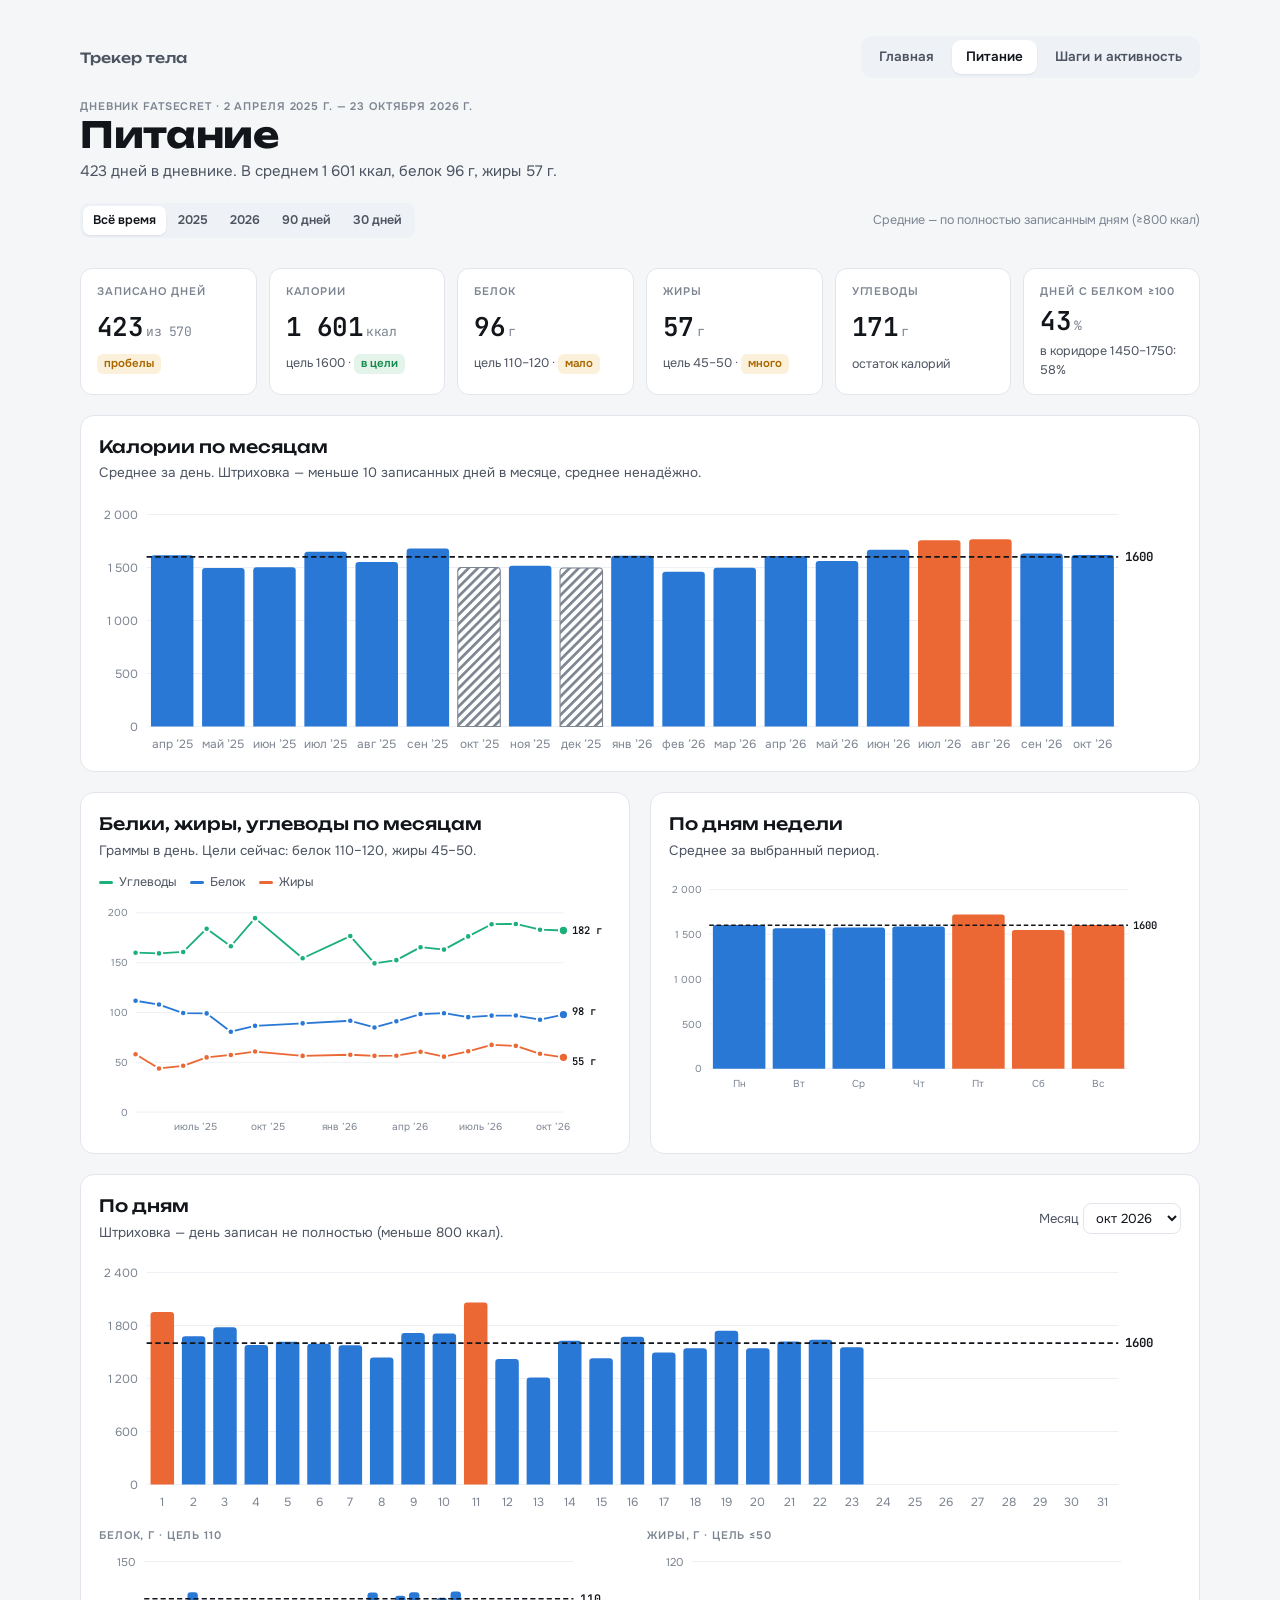
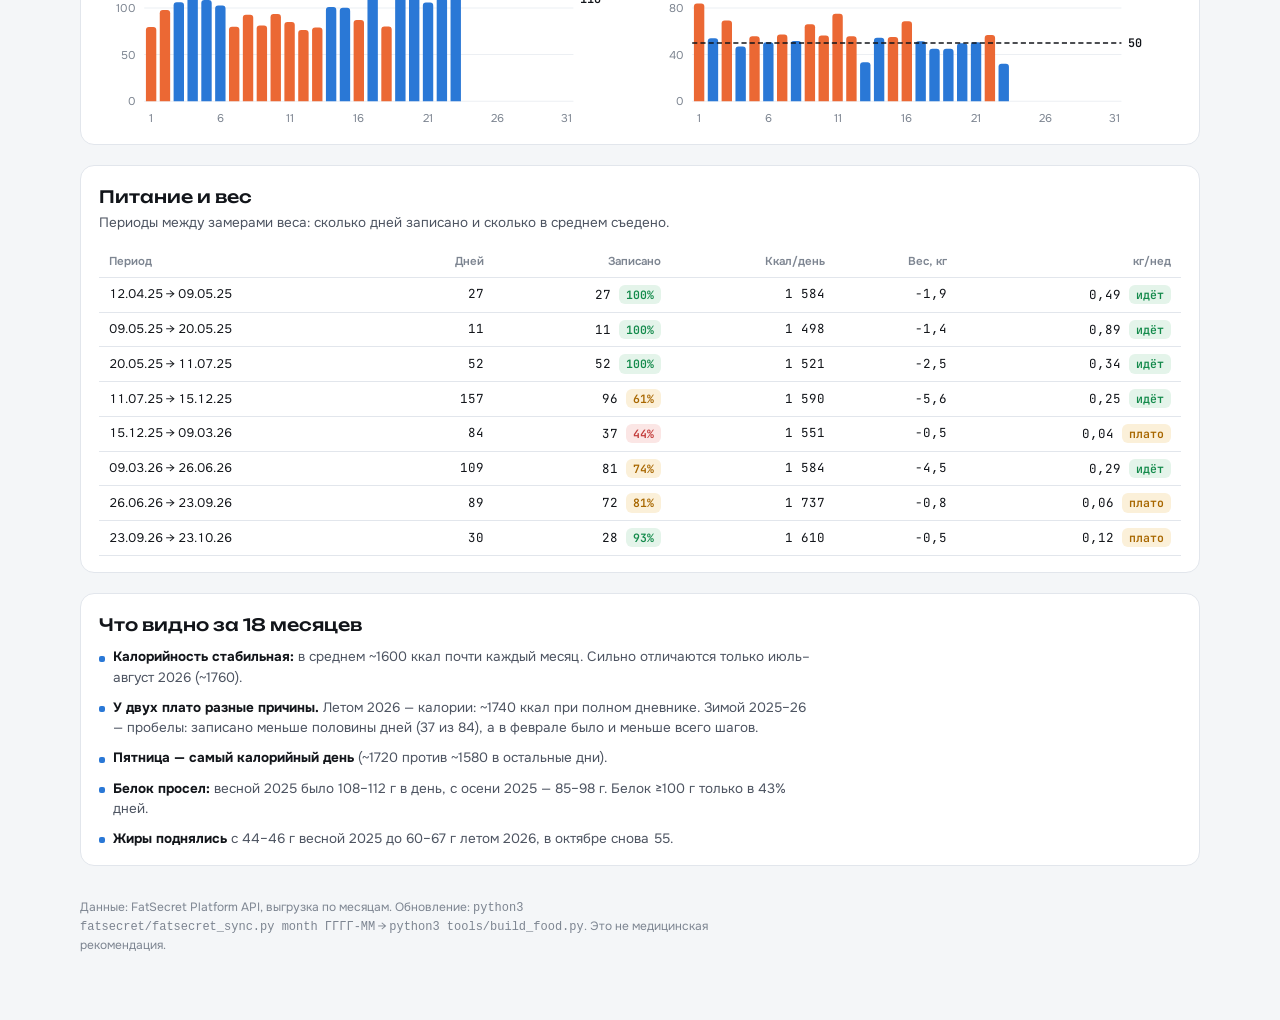
==== food.html @ a16bfd56 "Split site into tabs: main dashboard, nutrition, steps & activity - food.html: 18 months of FatSecre" ====
<!doctype html>
<html lang="ru">
<head>
<meta charset="utf-8">
<meta name="viewport" content="width=device-width, initial-scale=1">
<title>Питание · Трекер тела Кати</title>
<meta name="description" content="Дневник питания FatSecret с апреля 2025: калории, БЖУ, дни недели и связь с весом.">
<link rel="icon" href="data:image/svg+xml,%3Csvg xmlns=%22http://www.w3.org/2000/svg%22 viewBox=%220 0 32 32%22%3E%3Crect width=%2232%22 height=%2232%22 rx=%227%22 fill=%22%232a78d6%22/%3E%3Cpath d=%22M7 22l6-6 4 4 8-9%22 stroke=%22white%22 stroke-width=%223%22 fill=%22none%22 stroke-linecap=%22round%22 stroke-linejoin=%22round%22/%3E%3C/svg%3E">
<link rel="preconnect" href="https://fonts.googleapis.com">
<link rel="stylesheet" href="https://fonts.googleapis.com/css2?family=Unbounded:wght@500;700&family=Onest:wght@400;500;600&family=JetBrains+Mono:wght@400;600&display=swap">
<link rel="stylesheet" href="assets/style.css">
</head>
<body>
<div class="wrap">
  <div class="topbar">
    <a class="brand" href="./">Трекер тела</a>
    <nav class="tabs" aria-label="Разделы"><a href="./">Главная</a><a href="food.html" aria-current="page">Питание</a><a href="steps.html">Шаги и активность</a></nav>
  </div>

  <header>
    <div class="eyebrow">Дневник FatSecret · <span id="range"></span></div>
    <h1>Питание</h1>
    <p class="sub" id="lead"></p>
  </header>

  <div class="ctl">
    <div class="seg" role="group" aria-label="Период" id="period">
      <button type="button" data-p="all" aria-pressed="true">Всё время</button>
      <button type="button" data-p="2025" aria-pressed="false">2025</button>
      <button type="button" data-p="2026" aria-pressed="false">2026</button>
      <button type="button" data-p="90" aria-pressed="false">90 дней</button>
      <button type="button" data-p="30" aria-pressed="false">30 дней</button>
    </div>
    <span class="note" style="margin:0;font-size:12.5px;color:var(--ink3)">Средние — по полностью записанным дням (≥800 ккал)</span>
  </div>

  <section class="kpis" id="kpis" aria-label="Итоги периода"></section>

  <section class="panel">
    <h2>Калории по месяцам</h2>
    <p class="note">Среднее за день. Штриховка — меньше 10 записанных дней в месяце, среднее ненадёжно.</p>
    <div class="chart" id="cMonth"></div>
  </section>

  <div class="grid2">
    <section class="panel">
      <h2>Белки, жиры, углеводы по месяцам</h2>
      <p class="note">Граммы в день. Цели сейчас: белок 110–120, жиры 45–50.</p>
      <div class="chart" id="cMacro"></div>
    </section>
    <section class="panel">
      <h2>По дням недели</h2>
      <p class="note">Среднее за выбранный период.</p>
      <div class="chart" id="cWeek"></div>
    </section>
  </div>

  <section class="panel">
    <div class="ctl">
      <div><h2>По дням</h2><p class="note" style="margin:0">Штриховка — день записан не полностью (меньше 800 ккал).</p></div>
      <label style="font-size:13px;color:var(--ink2)">Месяц <select id="monthSel"></select></label>
    </div>
    <div class="chart" id="cDays"></div>
    <div class="grid2" style="margin-top:14px;gap:14px">
      <div><div class="eyebrow">Белок, г · цель 110</div><div class="chart" id="cDayP"></div></div>
      <div><div class="eyebrow">Жиры, г · цель ≤50</div><div class="chart" id="cDayF"></div></div>
    </div>
  </section>

  <section class="panel">
    <h2>Питание и вес</h2>
    <p class="note">Периоды между замерами веса: сколько дней записано и сколько в среднем съедено.</p>
    <div class="tbl" id="tWeight"></div>
  </section>

  <section class="panel">
    <h2>Что видно за 18 месяцев</h2>
    <ul class="insights" style="margin-top:10px">
      <li><b>Калорийность стабильная:</b> в среднем ~1600 ккал почти каждый месяц. Сильно отличаются только июль–август 2026 (~1760).</li>
      <li><b>У двух плато разные причины.</b> Летом 2026 — калории: ~1740 ккал при полном дневнике. Зимой 2025–26 — пробелы: записано меньше половины дней (37 из 84), а в феврале было и меньше всего шагов.</li>
      <li><b>Пятница — самый калорийный день</b> (~1720 против ~1580 в остальные дни).</li>
      <li><b>Белок просел:</b> весной 2025 было 108–112 г в день, с осени 2025 — 85–98 г. Белок ≥100 г только в 43% дней.</li>
      <li><b>Жиры поднялись</b> с 44–46 г весной 2025 до 60–67 г летом 2026, в октябре снова 55.</li>
    </ul>
  </section>

  <p class="foot">Данные: FatSecret Platform API, выгрузка по месяцам. Обновление: <code>python3 fatsecret/fatsecret_sync.py month ГГГГ-ММ</code> → <code>python3 tools/build_food.py</code>. Это не медицинская рекомендация.</p>
</div>

<script src="data/food.js"></script>
<script src="assets/charts.js"></script>
<script>
(function(){
const ALL=window.FOOD.map(r=>({d:r[0],k:r[1],p:r[2],f:r[3],c:r[4],ok:r[1]>=800}));
const last=ALL[ALL.length-1].d, first=ALL[0].d;
const iso=d=>d.toISOString().slice(0,10);
const toD=s=>new Date(s+'T12:00:00');
const ruDate=s=>toD(s).toLocaleDateString('ru-RU',{day:'numeric',month:'long',year:'numeric'});
document.getElementById('range').textContent=`${ruDate(first)} — ${ruDate(last)}`;
const okAll=ALL.filter(r=>r.ok);
document.getElementById('lead').textContent=`${ALL.length} дней в дневнике. В среднем ${num(avg(okAll.map(r=>r.k)),0)} ккал, белок ${num(avg(okAll.map(r=>r.p)),0)} г, жиры ${num(avg(okAll.map(r=>r.f)),0)} г.`;

// --- месяцы
const byM={};ALL.forEach(r=>{(byM[r.d.slice(0,7)]=byM[r.d.slice(0,7)]||[]).push(r)});
const months=Object.keys(byM).sort();
const mStats=months.map(m=>{const ok=byM[m].filter(r=>r.ok);return{m,n:ok.length,k:avg(ok.map(r=>r.k)),p:avg(ok.map(r=>r.p)),f:avg(ok.map(r=>r.f)),c:avg(ok.map(r=>r.c))}});
bars('cMonth',mStats.map(s=>({v:s.k,label:mlabel(s.m),inc:s.n<10,color:s.k>1700?'--s2':'--s1',tip:`${mlabel(s.m)} · <b>${num(s.k,0)} ккал</b><br>${s.n} дн. записано<br>Б ${num(s.p,0)} · Ж ${num(s.f,0)} · У ${num(s.c,0)} г`})),
  {y0:0,y1:2000,step:500,goal:1600,goalLbl:'1600',labelEvery:innerWidth<700?3:1,aria:'Средние калории по месяцам'});

const mid=m=>new Date(+m.slice(0,4),+m.slice(5,7)-1,15);
const good=mStats.filter(s=>s.n>=10);
lineChart('cMacro',[
  {name:'Углеводы',c:'--s3',pts:good.map(s=>({d:mid(s.m),v:s.c})),unit:' г',p:0},
  {name:'Белок',c:'--s1',pts:good.map(s=>({d:mid(s.m),v:s.p})),unit:' г',p:0,dy:-4},
  {name:'Жиры',c:'--s2',pts:good.map(s=>({d:mid(s.m),v:s.f})),unit:' г',p:0,dy:4}
],{y0:0,y1:200,step:50,r:52,aria:'Белки, жиры, углеводы по месяцам (месяцы с 10+ записанными днями)'});

// --- период
let P='all';
function inPeriod(r){
  if(P==='all')return true;
  if(P==='2025'||P==='2026')return r.d.startsWith(P);
  const n=+P;const from=new Date(toD(last));from.setDate(from.getDate()-n+1);return r.d>=iso(from);
}
function calDays(rows){if(!rows.length)return 0;
  if(P==='30'||P==='90')return +P;
  const a=P==='2025'?'2025-04-01':P==='2026'?'2026-01-01':first;const b=P==='2025'?'2025-12-31':last;
  return Math.round((toD(b)-toD(a))/864e5)+1}
function kpi(label,val,unit,sub){return `<div class="kpi"><span class="eyebrow">${label}</span><span class="v">${val}<small>${unit}</small></span><span class="d">${sub}</span></div>`}
function render(){
  const rows=ALL.filter(inPeriod),ok=rows.filter(r=>r.ok),cd=calDays(rows);
  const k=avg(ok.map(r=>r.k)),p=avg(ok.map(r=>r.p)),f=avg(ok.map(r=>r.f)),c=avg(ok.map(r=>r.c));
  const pp=ok.filter(r=>r.p>=100).length/Math.max(ok.length,1)*100, inr=ok.filter(r=>r.k>=1450&&r.k<=1750).length/Math.max(ok.length,1)*100;
  const pill=(cls,t)=>`<span class="pill ${cls}">${t}</span>`;
  document.getElementById('kpis').innerHTML=
    kpi('Записано дней',rows.length,`из ${cd}`,rows.length/cd>=.85?pill('good','почти всё'):rows.length/cd>=.6?pill('warn','пробелы'):pill('bad','мало данных'))+
    kpi('Калории',num(k,0),'ккал',`цель 1600 · ${Math.abs(k-1600)<=60?pill('good','в цели'):pill('warn',(k>1600?'+':'')+num(k-1600,0))}`)+
    kpi('Белок',num(p,0),'г',`цель 110–120 · ${p>=105?pill('good','ок'):pill('warn','мало')}`)+
    kpi('Жиры',num(f,0),'г',`цель 45–50 · ${f<=52?pill('good','ок'):pill('warn','много')}`)+
    kpi('Углеводы',num(c,0),'г','остаток калорий')+
    kpi('Дней с белком ≥100',num(pp,0),'%',`в коридоре 1450–1750: ${num(inr,0)}%`);
  const wd=[0,1,2,3,4,5,6].map(i=>ok.filter(r=>wday(r.d)===i).map(r=>r.k));
  bars('cWeek',wd.map((a,i)=>({v:avg(a),label:WD[i],color:i>=4?'--s2':'--s1',tip:`${WD[i]} · <b>${num(avg(a),0)} ккал</b><br>${a.length} дн.`})),
    {w:560,h:240,y0:0,y1:2000,step:500,goal:1600,goalLbl:'1600',aria:'Калории по дням недели'});
}
document.querySelectorAll('#period button').forEach(b=>b.addEventListener('click',()=>{
  P=b.dataset.p;document.querySelectorAll('#period button').forEach(x=>x.setAttribute('aria-pressed',x===b));render();try{localStorage.setItem('food-period',P)}catch(e){}
}));
try{const s=localStorage.getItem('food-period');const b=s&&document.querySelector(`#period button[data-p="${s}"]`);if(b){P=s;document.querySelectorAll('#period button').forEach(x=>x.setAttribute('aria-pressed',x===b))}}catch(e){}
render();

// --- по дням
const sel=document.getElementById('monthSel');
sel.innerHTML=months.slice().reverse().map(m=>`<option value="${m}">${MONTHS[+m.slice(5,7)-1]} ${m.slice(0,4)}</option>`).join('');
function renderDays(){
  const m=sel.value;const y=+m.slice(0,4),mo=+m.slice(5,7);const nd=new Date(y,mo,0).getDate();
  const map={};(byM[m]||[]).forEach(r=>map[r.d]=r);
  const days=[...Array(nd)].map((_,i)=>{const d=`${m}-${String(i+1).padStart(2,'0')}`;return map[d]||{d,k:0,p:0,f:0,c:0,ok:false,none:true}});
  const lab=(r,i)=>String(i+1);const ev=innerWidth<700?3:1;
  bars('cDays',days.map((r,i)=>({v:r.k,label:lab(r,i),inc:!r.ok&&!r.none,color:r.k>1800?'--s2':'--s1',tip:r.none?`${i+1} · нет записи`:`${toD(r.d).toLocaleDateString('ru-RU',{day:'numeric',month:'short',weekday:'short'})} · <b>${num(r.k,0)} ккал</b><br>Б ${num(r.p,0)} · Ж ${num(r.f,0)} · У ${num(r.c,0)} г${r.ok?'':'<br>записан не полностью'}`})),
    {y0:0,y1:2400,step:600,goal:1600,goalLbl:'1600',labelEvery:ev,aria:'Калории по дням'});
  bars('cDayP',days.map((r,i)=>({v:r.p,label:String(i+1),color:r.p<100?'--s2':'--s1',inc:!r.ok&&!r.none,tip:r.none?'нет записи':`${i+1} · <b>${num(r.p,0)} г белка</b>`})),
    {w:520,h:180,y0:0,y1:150,step:50,goal:110,goalLbl:'110',labelEvery:5,aria:'Белок по дням'});
  bars('cDayF',days.map((r,i)=>({v:r.f,label:String(i+1),color:r.f>55?'--s2':'--s1',inc:!r.ok&&!r.none,tip:r.none?'нет записи':`${i+1} · <b>${num(r.f,0)} г жиров</b>`})),
    {w:520,h:180,y0:0,y1:120,step:40,goal:50,goalLbl:'50',labelEvery:5,aria:'Жиры по дням'});
}
sel.addEventListener('change',renderDays);renderDays();

// --- питание и вес
const W=[['2025-04-12',75.9],['2025-05-09',74.0],['2025-05-20',72.6],['2025-07-11',70.1],['2025-12-15',64.5],['2026-03-09',64.0],['2026-06-26',59.5],['2026-09-23',58.7],['2026-10-23',58.2]];
const fd=s=>toD(s).toLocaleDateString('ru-RU',{day:'2-digit',month:'2-digit',year:'2-digit'});
const tr=W.slice(1).map((w,i)=>{const a=W[i][0],b=w[0],days=Math.round((toD(b)-toD(a))/864e5);const seg=ALL.filter(r=>r.d>=a&&r.d<b&&r.ok);
  const rate=(W[i][1]-w[1])/days*7;const cov=seg.length/days;
  return `<tr><td>${fd(a)} → ${fd(b)}</td><td>${days}</td><td>${seg.length} <span class="pill ${cov>=.85?'good':cov>=.6?'warn':'bad'}">${num(cov*100,0)}%</span></td><td>${seg.length?num(avg(seg.map(r=>r.k)),0):'—'}</td><td>${num(-(W[i][1]-w[1]),1)}</td><td>${num(rate,2)} <span class="pill ${rate>=.2?'good':'warn'}">${rate>=.2?'идёт':'плато'}</span></td></tr>`}).join('');
document.getElementById('tWeight').innerHTML=`<table><thead><tr><th>Период</th><th>Дней</th><th>Записано</th><th>Ккал/день</th><th>Вес, кг</th><th>кг/нед</th></tr></thead><tbody>${tr}</tbody></table>`;
})();
</script>
</body>
</html>
---- assets/style.css ----
/* Общие стили трекера */
:root{
  --bg:#f4f6f8; --panel:#ffffff; --ink:#12151a; --ink2:#4d5461; --ink3:#7d8591;
  --line:#e2e6ec; --grid:#eceff3;
  --s1:#2a78d6; --s2:#eb6834; --s3:#1baf7a;
  --lean:#2a78d6; --fat:#eb6834;
  --good:#138a4b; --goodbg:#e4f4ea; --warn:#a86700; --warnbg:#fbf0d9; --bad:#c23b3a; --badbg:#fbe6e5;
  --chip:#eef1f5;
  --display:"Unbounded",system-ui,sans-serif; --body:"Onest",system-ui,-apple-system,sans-serif; --mono:"JetBrains Mono",ui-monospace,monospace;
}
@media (prefers-color-scheme:dark){:root:not([data-theme="light"]){
  color-scheme:dark;--bg:#121418;--panel:#1b1e24;--ink:#f2f4f7;--ink2:#b9c0cb;--ink3:#8a929e;--line:#2c313a;--grid:#262a32;
  --s1:#3987e5;--s2:#d95926;--s3:#199e70;--lean:#3987e5;--fat:#d95926;
  --good:#4cc47f;--goodbg:#173323;--warn:#e0a53a;--warnbg:#382a10;--bad:#ef7473;--badbg:#3a1a1a;--chip:#252a31;}}
:root[data-theme="dark"]{
  color-scheme:dark;--bg:#121418;--panel:#1b1e24;--ink:#f2f4f7;--ink2:#b9c0cb;--ink3:#8a929e;--line:#2c313a;--grid:#262a32;
  --s1:#3987e5;--s2:#d95926;--s3:#199e70;--lean:#3987e5;--fat:#d95926;
  --good:#4cc47f;--goodbg:#173323;--warn:#e0a53a;--warnbg:#382a10;--bad:#ef7473;--badbg:#3a1a1a;--chip:#252a31;}
*{box-sizing:border-box}
body{background:var(--bg);color:var(--ink);font-family:var(--body);font-size:15px;line-height:1.5;padding:28px 16px 48px}
.wrap{max-width:1120px;margin:0 auto;display:grid;gap:20px}
h1{font-family:var(--display);font-weight:700;font-size:clamp(24px,4vw,36px);line-height:1.1;margin:0;text-wrap:balance;letter-spacing:-.01em}
h2{font-family:var(--display);font-weight:500;font-size:17px;margin:0 0 4px;text-wrap:balance}
.sub{color:var(--ink2);margin:6px 0 0;max-width:70ch}
.eyebrow{font-size:11px;letter-spacing:.08em;text-transform:uppercase;color:var(--ink3);font-weight:600}
.head{display:flex;flex-wrap:wrap;justify-content:space-between;align-items:flex-end;gap:16px}
.chips{display:flex;flex-wrap:wrap;gap:6px}
.chip{background:var(--chip);border-radius:999px;padding:4px 10px;font-size:12.5px;color:var(--ink2)}
.chip b{color:var(--ink);font-weight:600}
.kpis{display:grid;grid-template-columns:repeat(auto-fit,minmax(160px,1fr));gap:12px}
.kpi{background:var(--panel);border:1px solid var(--line);border-radius:12px;padding:14px 16px;display:grid;gap:2px}
.kpi .v{font-family:var(--mono);font-size:26px;font-weight:600;font-variant-numeric:tabular-nums;letter-spacing:-.02em}
.kpi .v small{font-size:13px;color:var(--ink3);font-weight:400;margin-left:3px}
.kpi .d{font-size:12.5px;color:var(--ink2)}
.pill{display:inline-block;font-size:11.5px;font-weight:600;border-radius:6px;padding:1px 7px}
.pill.good{color:var(--good);background:var(--goodbg)} .pill.warn{color:var(--warn);background:var(--warnbg)} .pill.bad{color:var(--bad);background:var(--badbg)}
.panel{background:var(--panel);border:1px solid var(--line);border-radius:14px;padding:18px 18px 16px;min-width:0}
.panel .note{color:var(--ink2);font-size:13.5px;margin:2px 0 12px;max-width:72ch}
.grid2{display:grid;grid-template-columns:repeat(auto-fit,minmax(min(100%,460px),1fr));gap:20px}
.chart{position:relative;width:100%}
.chart svg{display:block;width:100%;height:auto;overflow:visible}
.chart text{font-family:var(--body);font-size:11px;fill:var(--ink3)}
.chart .lbl{fill:var(--ink);font-family:var(--mono);font-size:11.5px;font-weight:600}
.tip{position:absolute;pointer-events:none;background:var(--ink);color:var(--bg);font-size:12px;padding:6px 9px;border-radius:7px;white-space:nowrap;transform:translate(-50%,-110%);opacity:0;transition:opacity .12s;z-index:3;font-variant-numeric:tabular-nums}
.tip.on{opacity:1}
.legend{display:flex;flex-wrap:wrap;gap:14px;font-size:12.5px;color:var(--ink2);margin-bottom:8px}
.legend i{display:inline-block;width:14px;height:3px;border-radius:2px;vertical-align:middle;margin-right:6px}
.legend i.sq{width:10px;height:10px;border-radius:3px}
/* composition bars */
.comp{display:grid;gap:12px}
.comp-row{display:grid;grid-template-columns:92px 1fr;gap:10px;align-items:center}
.comp-row .dt{font-family:var(--mono);font-size:12px;color:var(--ink2)}
.stack{display:flex;gap:2px;height:30px}
.stack div{border-radius:4px;display:flex;align-items:center;padding:0 8px;font-family:var(--mono);font-size:11.5px;color:#fff;font-weight:600;white-space:nowrap;overflow:hidden}
.stack .l{background:var(--lean)} .stack .f{background:var(--fat)}
/* delta list */
.deltas{display:grid;gap:7px}
.drow{display:grid;grid-template-columns:minmax(96px,140px) 1fr 138px;gap:10px;align-items:center;font-size:13px}
.drow .track{height:12px;background:var(--grid);border-radius:4px;position:relative}
.drow .bar{position:absolute;left:0;top:0;bottom:0;background:var(--s1);border-radius:0 4px 4px 0}
.drow .num{font-family:var(--mono);font-size:12px;text-align:right;color:var(--ink2);font-variant-numeric:tabular-nums}
.drow .num b{color:var(--ink)}
/* facts */
.facts{display:grid;grid-template-columns:repeat(auto-fit,minmax(200px,1fr));gap:0 24px}
.fact{display:flex;justify-content:space-between;gap:10px;padding:9px 0;border-bottom:1px solid var(--line);font-size:13.5px}
.fact span:last-child{font-family:var(--mono);font-size:12.5px;text-align:right}
/* energy */
.ebar{position:relative;height:44px;margin:26px 0 30px}
.ebar .axis{position:absolute;left:0;right:0;top:20px;height:4px;background:var(--grid);border-radius:2px}
.ebar .rng{position:absolute;top:12px;height:20px;border-radius:5px}
.ebar .mk{position:absolute;top:4px;bottom:4px;width:2px;background:var(--ink)}
.ebar .t{position:absolute;font-size:11.5px;color:var(--ink2);white-space:nowrap;transform:translateX(-50%)}
.macro{display:flex;gap:2px;height:26px;margin:8px 0 6px}
.macro div{border-radius:4px;color:#fff;font-size:11.5px;font-weight:600;display:flex;align-items:center;padding:0 8px;white-space:nowrap;overflow:hidden}
.recs{display:grid;grid-template-columns:repeat(auto-fit,minmax(min(100%,300px),1fr));gap:14px}
.rec{border-top:2px solid var(--ink);padding-top:10px}
.rec h3{font-size:14.5px;margin:0 0 4px;font-weight:600}
.rec p{margin:0;color:var(--ink2);font-size:13.5px}
.tbl{overflow-x:auto}
table{border-collapse:collapse;width:100%;font-size:12.5px;font-variant-numeric:tabular-nums}
th,td{padding:7px 10px;border-bottom:1px solid var(--line);text-align:right;white-space:nowrap}
th:first-child,td:first-child{text-align:left}
th{color:var(--ink3);font-weight:600;font-size:11.5px}
td{font-family:var(--mono)} td:first-child{font-family:var(--body)}
details summary{cursor:pointer;color:var(--ink2);font-size:13px}
details summary:focus-visible{outline:2px solid var(--s1);outline-offset:2px}
.prog{display:grid;grid-template-columns:repeat(auto-fit,minmax(150px,1fr));gap:12px}
.day{display:grid;gap:5px;align-content:start}
.day b{font-size:13px;font-weight:600;margin-bottom:2px}
.day span{font-size:13px;background:var(--chip);border-radius:6px;padding:4px 8px}
.day span.add{background:transparent;border:1px dashed var(--s3);color:var(--good)}
.mrow{display:grid;grid-template-columns:minmax(96px,140px) 1fr 56px;gap:10px;align-items:center;font-size:13px}
.mtrack{position:relative;height:12px}
.mtrack::before{content:"";position:absolute;left:50%;top:-3px;bottom:-3px;width:1px;background:var(--ink3)}
.mtrack div{position:absolute;top:0;bottom:0}
.srclink{display:inline-flex;align-items:center;gap:6px;font-size:13px;font-weight:600;color:var(--s1);text-decoration:none;border:1px solid var(--line);background:var(--panel);border-radius:999px;padding:5px 12px}
.srclink:hover{border-color:var(--s1)}
.srclink:focus-visible{outline:2px solid var(--s1);outline-offset:2px}
.headside{display:grid;gap:10px;justify-items:start}
.foot a{color:inherit}
.foot{color:var(--ink3);font-size:12px;max-width:80ch}

/* навигация */
.tabs{display:flex;flex-wrap:wrap;gap:4px;padding:4px;background:var(--chip);border-radius:12px;width:fit-content;max-width:100%}
.tabs a{font-size:13.5px;font-weight:600;color:var(--ink2);text-decoration:none;padding:7px 14px;border-radius:9px}
.tabs a:hover{color:var(--ink)}
.tabs a[aria-current="page"]{background:var(--panel);color:var(--ink);box-shadow:0 1px 2px rgba(0,0,0,.08)}
.tabs a:focus-visible,.seg button:focus-visible,select:focus-visible{outline:2px solid var(--s1);outline-offset:2px}
.topbar{display:flex;flex-wrap:wrap;justify-content:space-between;align-items:center;gap:12px}
.brand{font-family:var(--display);font-weight:500;font-size:14px;color:var(--ink2);text-decoration:none}
/* переключатели */
.seg{display:inline-flex;flex-wrap:wrap;gap:2px;background:var(--chip);border-radius:9px;padding:3px}
.seg button{font:inherit;font-size:12.5px;font-weight:600;border:0;background:transparent;color:var(--ink2);padding:5px 10px;border-radius:7px;cursor:pointer}
.seg button[aria-pressed="true"]{background:var(--panel);color:var(--ink);box-shadow:0 1px 2px rgba(0,0,0,.08)}
select{font:inherit;font-size:13px;color:var(--ink);background:var(--panel);border:1px solid var(--line);border-radius:8px;padding:5px 8px}
.ctl{display:flex;flex-wrap:wrap;align-items:center;justify-content:space-between;gap:10px;margin-bottom:10px}
.morelink{display:inline-flex;gap:6px;font-size:13px;font-weight:600;color:var(--s1);text-decoration:none}
.morelink:hover{text-decoration:underline}
.insights{display:grid;gap:10px;margin:0;padding:0;list-style:none}
.insights li{font-size:13.5px;color:var(--ink2);padding-left:14px;position:relative;max-width:80ch}
.insights li::before{content:"";position:absolute;left:0;top:.6em;width:6px;height:6px;border-radius:2px;background:var(--s1)}
.insights b{color:var(--ink)}
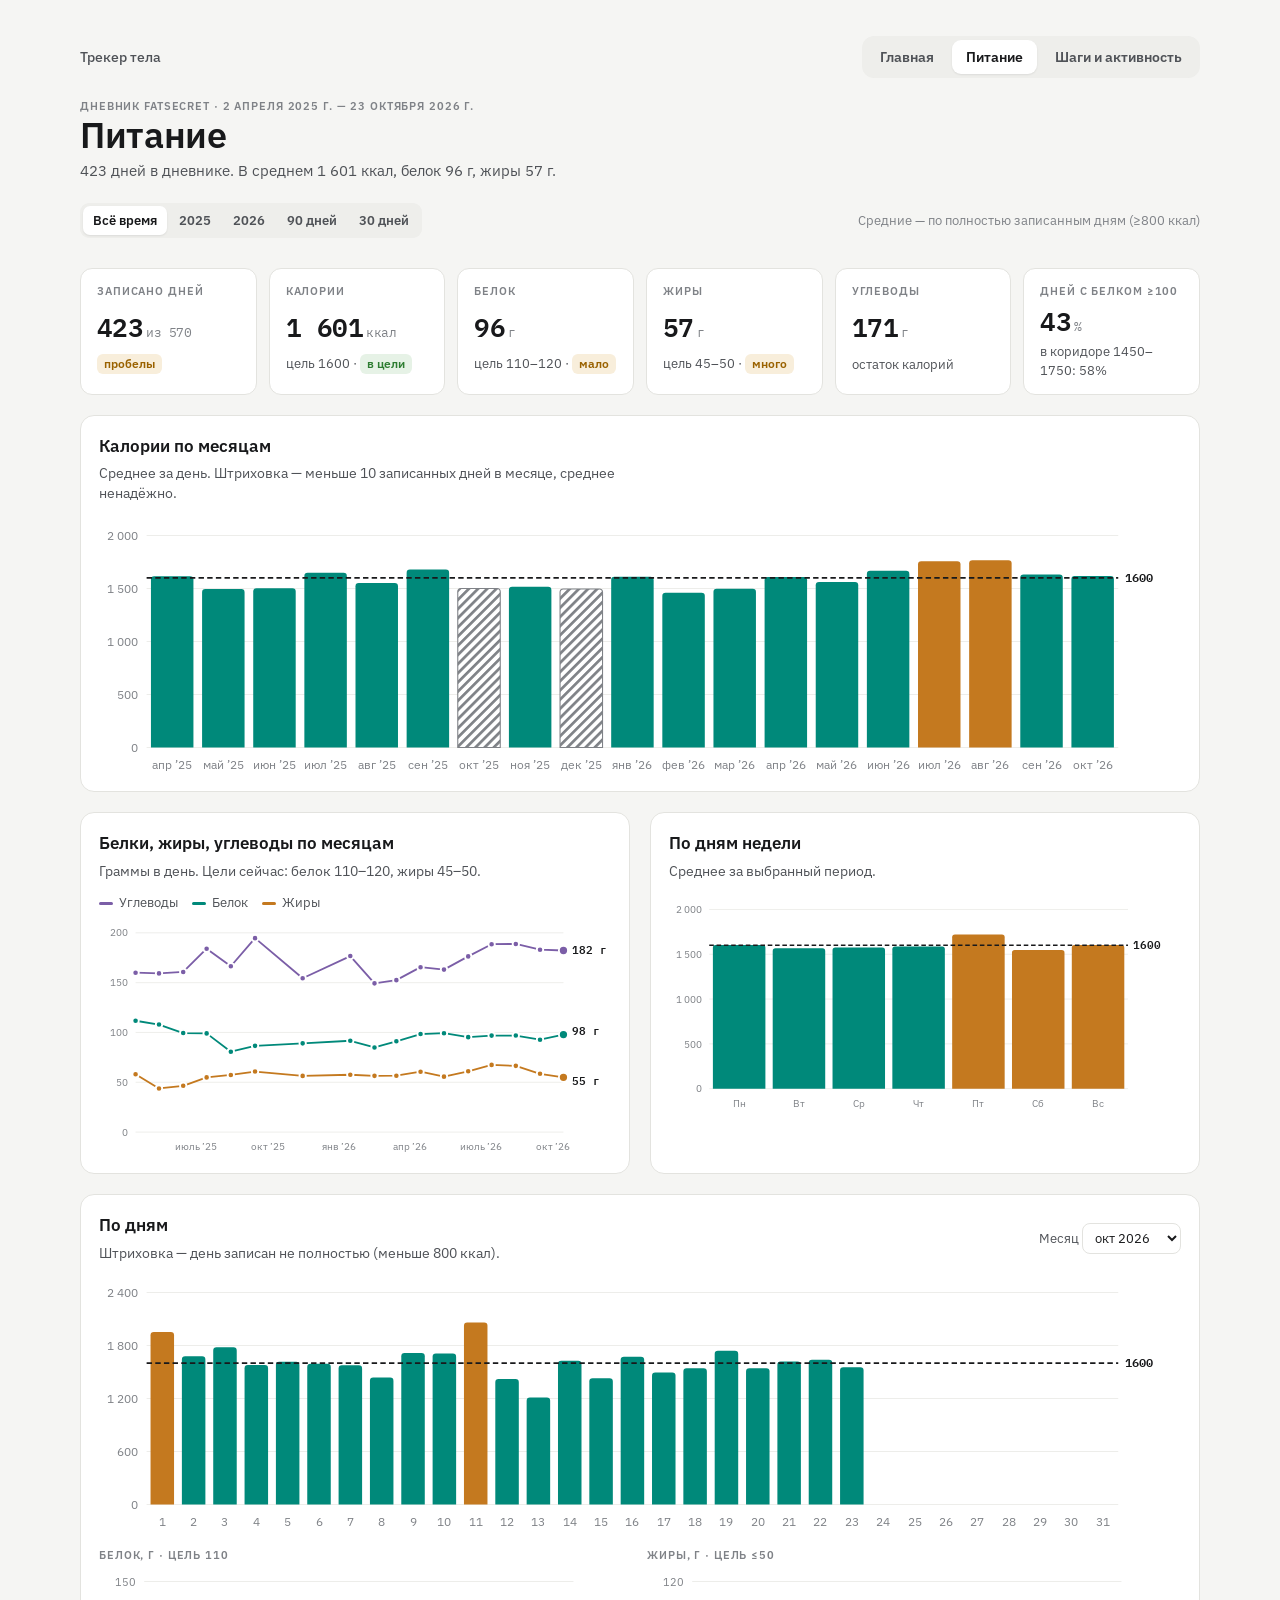
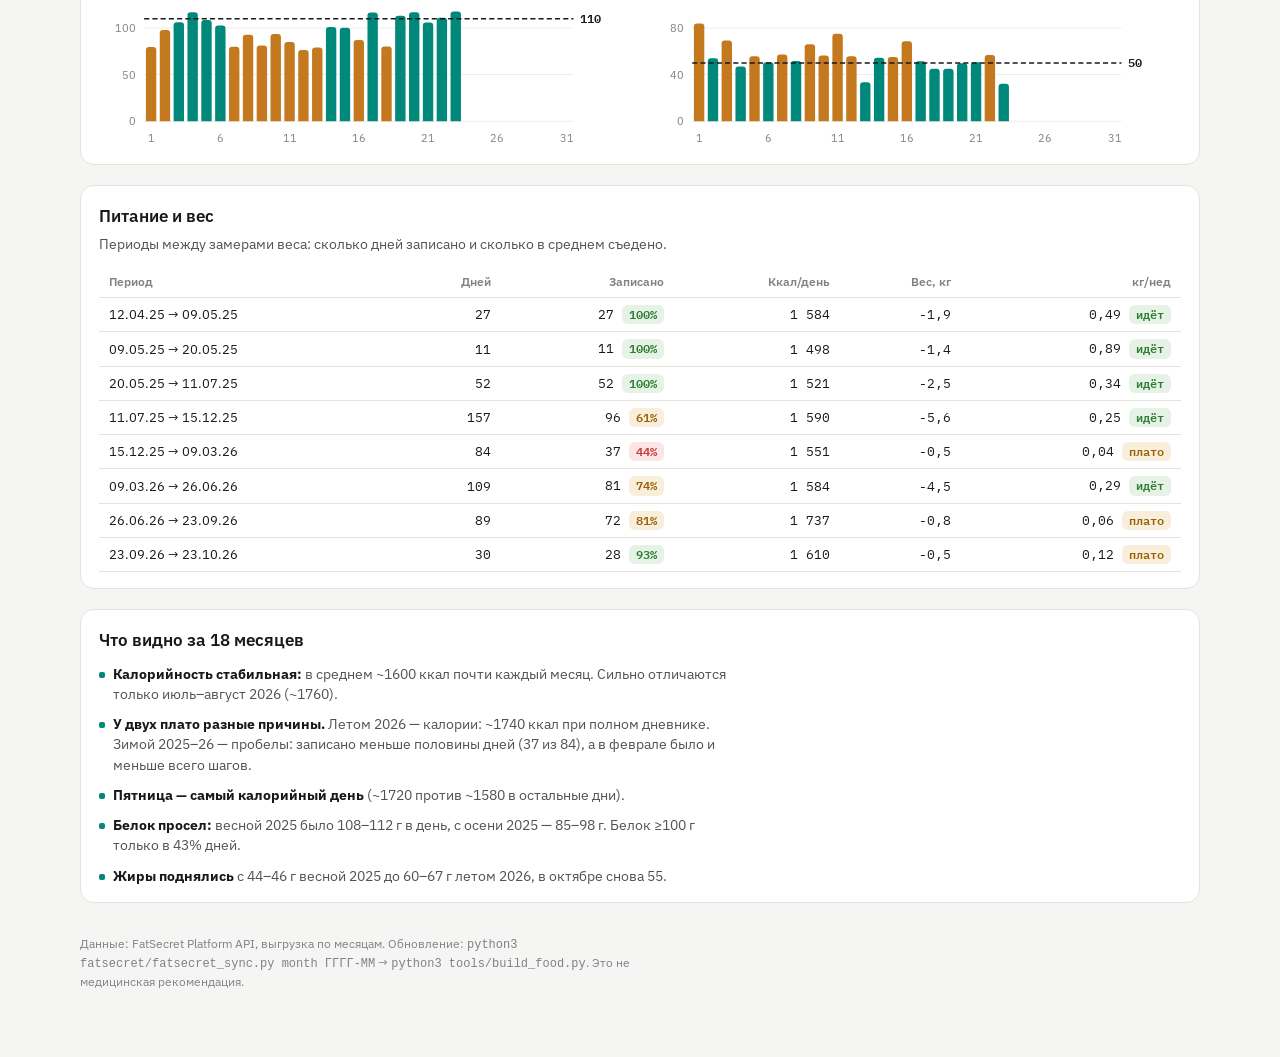
==== commit 015dd9e1: "Neutral palette (teal/amber/violet) and IBM Plex fonts Co-Authored-By: Claude Opus 5.5 <noreply@anth" ====
--- a/food.html
+++ b/food.html
@@ -5,9 +5,9 @@
 <meta name="viewport" content="width=device-width, initial-scale=1">
 <title>Питание · Трекер тела Кати</title>
 <meta name="description" content="Дневник питания FatSecret с апреля 2025: калории, БЖУ, дни недели и связь с весом.">
-<link rel="icon" href="data:image/svg+xml,%3Csvg xmlns=%22http://www.w3.org/2000/svg%22 viewBox=%220 0 32 32%22%3E%3Crect width=%2232%22 height=%2232%22 rx=%227%22 fill=%22%232a78d6%22/%3E%3Cpath d=%22M7 22l6-6 4 4 8-9%22 stroke=%22white%22 stroke-width=%223%22 fill=%22none%22 stroke-linecap=%22round%22 stroke-linejoin=%22round%22/%3E%3C/svg%3E">
+<link rel="icon" href="data:image/svg+xml,%3Csvg xmlns=%22http://www.w3.org/2000/svg%22 viewBox=%220 0 32 32%22%3E%3Crect width=%2232%22 height=%2232%22 rx=%227%22 fill=%22%2300897a%22/%3E%3Cpath d=%22M7 22l6-6 4 4 8-9%22 stroke=%22white%22 stroke-width=%223%22 fill=%22none%22 stroke-linecap=%22round%22 stroke-linejoin=%22round%22/%3E%3C/svg%3E">
 <link rel="preconnect" href="https://fonts.googleapis.com">
-<link rel="stylesheet" href="https://fonts.googleapis.com/css2?family=Unbounded:wght@500;700&family=Onest:wght@400;500;600&family=JetBrains+Mono:wght@400;600&display=swap">
+<link rel="stylesheet" href="https://fonts.googleapis.com/css2?family=IBM+Plex+Sans:wght@400;500;600;700&family=IBM+Plex+Mono:wght@400;600&display=swap">
 <link rel="stylesheet" href="assets/style.css">
 </head>
 <body>
--- a/assets/style.css
+++ b/assets/style.css
@@ -1,26 +1,26 @@
 /* Общие стили трекера */
 :root{
-  --bg:#f4f6f8; --panel:#ffffff; --ink:#12151a; --ink2:#4d5461; --ink3:#7d8591;
-  --line:#e2e6ec; --grid:#eceff3;
-  --s1:#2a78d6; --s2:#eb6834; --s3:#1baf7a;
-  --lean:#2a78d6; --fat:#eb6834;
-  --good:#138a4b; --goodbg:#e4f4ea; --warn:#a86700; --warnbg:#fbf0d9; --bad:#c23b3a; --badbg:#fbe6e5;
-  --chip:#eef1f5;
-  --display:"Unbounded",system-ui,sans-serif; --body:"Onest",system-ui,-apple-system,sans-serif; --mono:"JetBrains Mono",ui-monospace,monospace;
+  --bg:#f5f5f3; --panel:#ffffff; --ink:#18191b; --ink2:#4f5257; --ink3:#7f8287;
+  --line:#e3e3df; --grid:#ededea;
+  --s1:#00897a; --s2:#c4791f; --s3:#7b5ea7;
+  --lean:#00897a; --fat:#c4791f;
+  --good:#2e7d32; --goodbg:#e6f2e6; --warn:#9a6200; --warnbg:#f8eedb; --bad:#c23b3a; --badbg:#fbe6e5;
+  --chip:#eeeeeb;
+  --display:"IBM Plex Sans",system-ui,sans-serif; --body:"IBM Plex Sans",system-ui,-apple-system,sans-serif; --mono:"IBM Plex Mono",ui-monospace,monospace;
 }
 @media (prefers-color-scheme:dark){:root:not([data-theme="light"]){
-  color-scheme:dark;--bg:#121418;--panel:#1b1e24;--ink:#f2f4f7;--ink2:#b9c0cb;--ink3:#8a929e;--line:#2c313a;--grid:#262a32;
-  --s1:#3987e5;--s2:#d95926;--s3:#199e70;--lean:#3987e5;--fat:#d95926;
-  --good:#4cc47f;--goodbg:#173323;--warn:#e0a53a;--warnbg:#382a10;--bad:#ef7473;--badbg:#3a1a1a;--chip:#252a31;}}
+  color-scheme:dark;--bg:#141517;--panel:#1c1d20;--ink:#f1f1ef;--ink2:#b8b9bd;--ink3:#8b8d92;--line:#2d2f33;--grid:#26282b;
+  --s1:#00a08f;--s2:#c77d26;--s3:#9a7fd4;--lean:#00a08f;--fat:#c77d26;
+  --good:#6cc070;--goodbg:#1b2e1c;--warn:#e0a53a;--warnbg:#382a10;--bad:#ef7473;--badbg:#3a1a1a;--chip:#26282b;}}
 :root[data-theme="dark"]{
-  color-scheme:dark;--bg:#121418;--panel:#1b1e24;--ink:#f2f4f7;--ink2:#b9c0cb;--ink3:#8a929e;--line:#2c313a;--grid:#262a32;
-  --s1:#3987e5;--s2:#d95926;--s3:#199e70;--lean:#3987e5;--fat:#d95926;
-  --good:#4cc47f;--goodbg:#173323;--warn:#e0a53a;--warnbg:#382a10;--bad:#ef7473;--badbg:#3a1a1a;--chip:#252a31;}
+  color-scheme:dark;--bg:#141517;--panel:#1c1d20;--ink:#f1f1ef;--ink2:#b8b9bd;--ink3:#8b8d92;--line:#2d2f33;--grid:#26282b;
+  --s1:#00a08f;--s2:#c77d26;--s3:#9a7fd4;--lean:#00a08f;--fat:#c77d26;
+  --good:#6cc070;--goodbg:#1b2e1c;--warn:#e0a53a;--warnbg:#382a10;--bad:#ef7473;--badbg:#3a1a1a;--chip:#26282b;}
 *{box-sizing:border-box}
 body{background:var(--bg);color:var(--ink);font-family:var(--body);font-size:15px;line-height:1.5;padding:28px 16px 48px}
 .wrap{max-width:1120px;margin:0 auto;display:grid;gap:20px}
-h1{font-family:var(--display);font-weight:700;font-size:clamp(24px,4vw,36px);line-height:1.1;margin:0;text-wrap:balance;letter-spacing:-.01em}
-h2{font-family:var(--display);font-weight:500;font-size:17px;margin:0 0 4px;text-wrap:balance}
+h1{font-family:var(--display);font-weight:600;font-size:clamp(24px,4vw,36px);line-height:1.1;margin:0;text-wrap:balance;letter-spacing:-.01em}
+h2{font-family:var(--display);font-weight:600;font-size:17px;margin:0 0 4px;text-wrap:balance}
 .sub{color:var(--ink2);margin:6px 0 0;max-width:70ch}
 .eyebrow{font-size:11px;letter-spacing:.08em;text-transform:uppercase;color:var(--ink3);font-weight:600}
 .head{display:flex;flex-wrap:wrap;justify-content:space-between;align-items:flex-end;gap:16px}
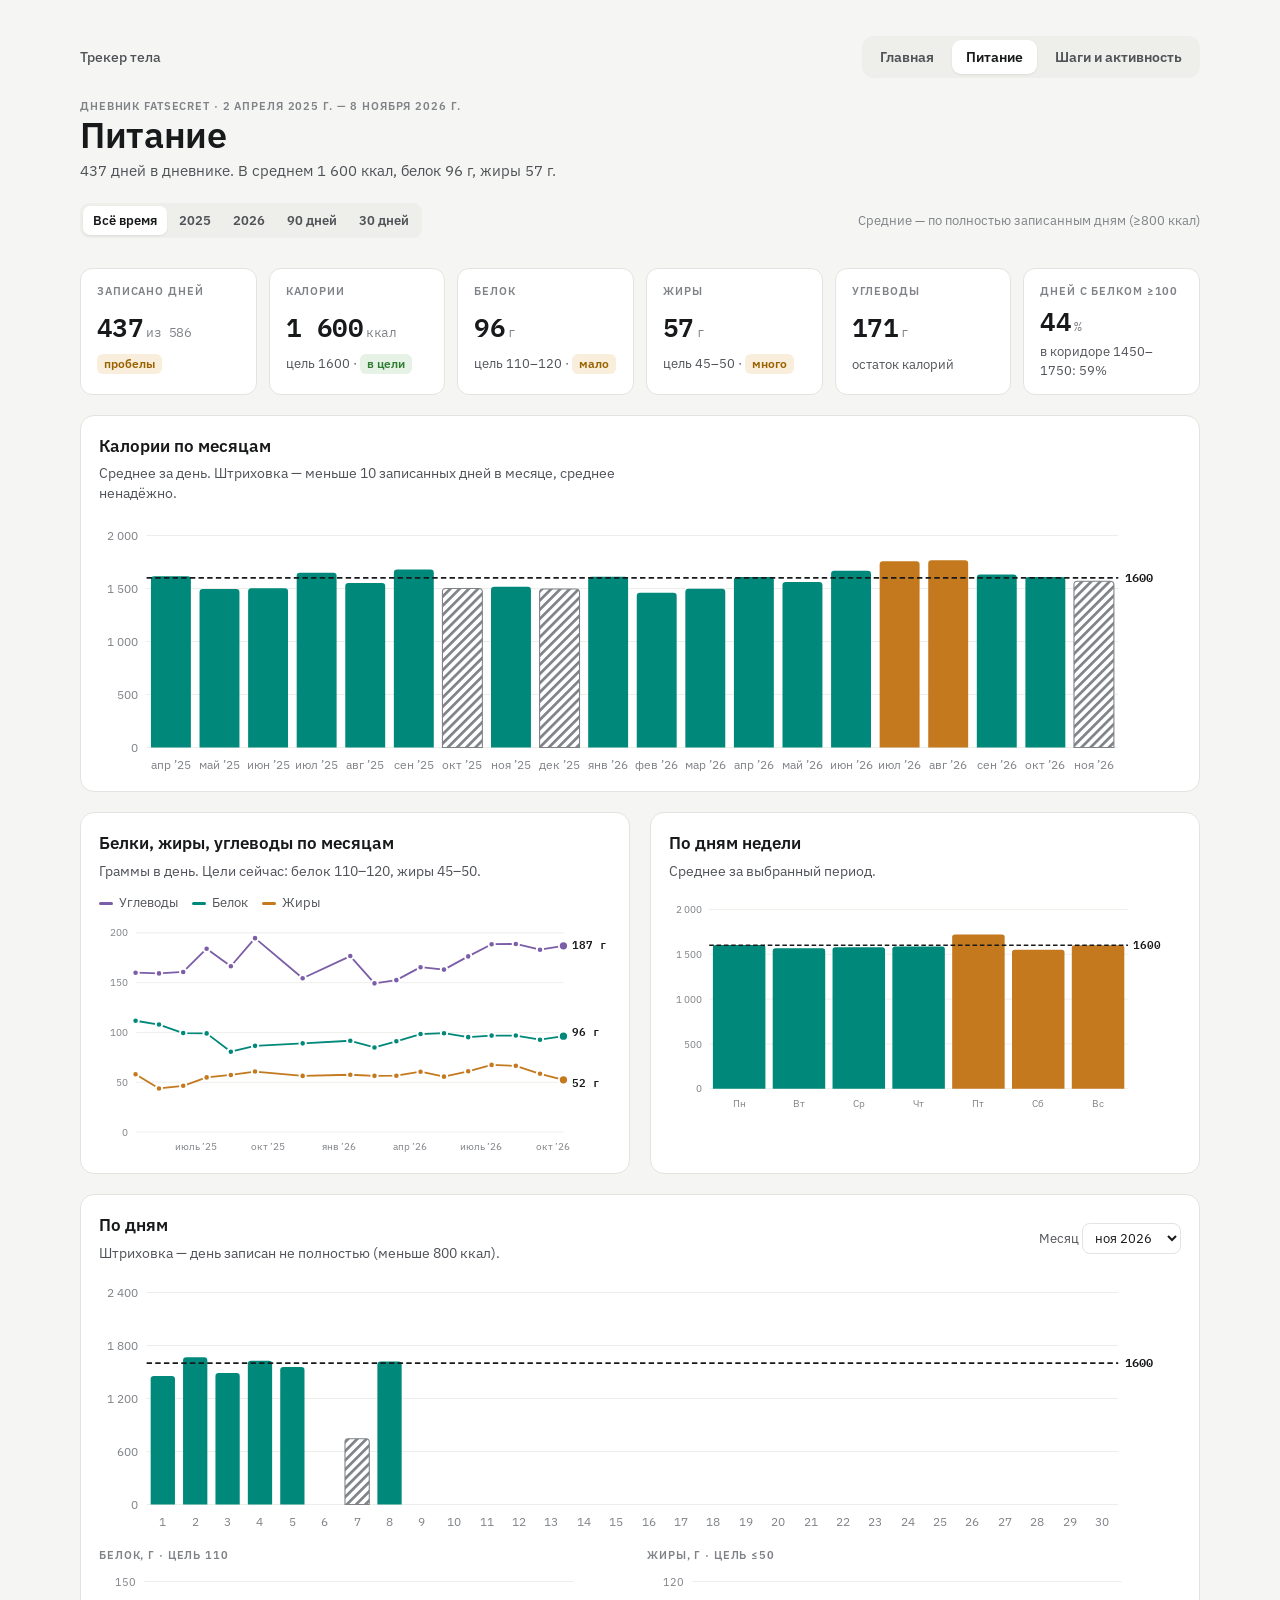
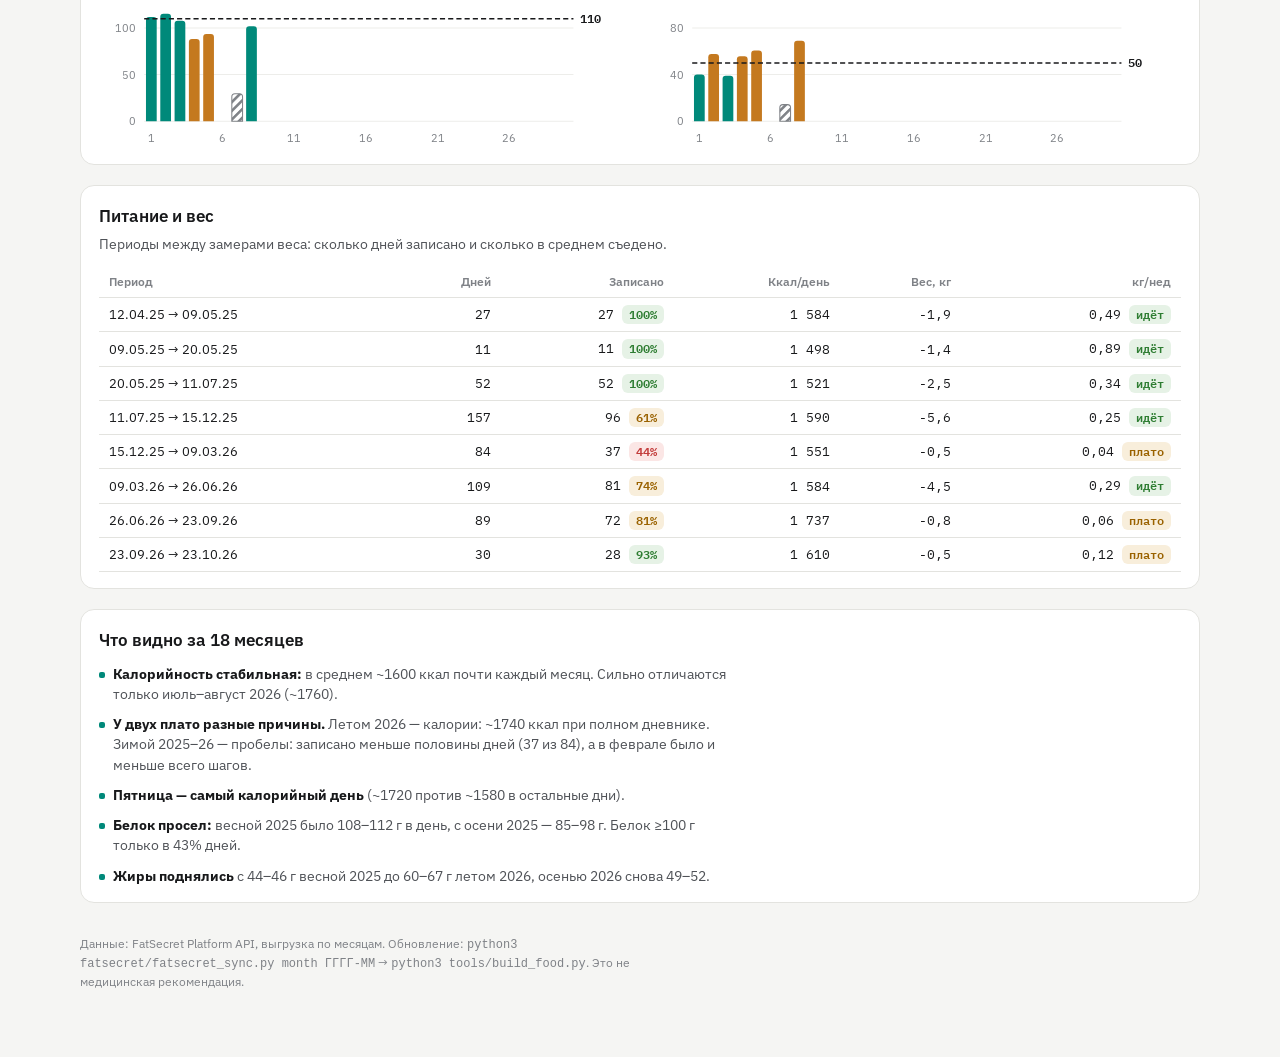
==== commit 3f5676c9: "Nutrition data through 2026-11-08 Co-Authored-By: Claude Opus 5.5 <noreply@anthropic.com> Claude-Ses" ====
--- a/food.html
+++ b/food.html
@@ -3,7 +3,7 @@
 <head>
 <meta charset="utf-8">
 <meta name="viewport" content="width=device-width, initial-scale=1">
-<title>Питание · Трекер тела Кати</title>
+<title>Питание · Трекер тела</title>
 <meta name="description" content="Дневник питания FatSecret с апреля 2025: калории, БЖУ, дни недели и связь с весом.">
 <link rel="icon" href="data:image/svg+xml,%3Csvg xmlns=%22http://www.w3.org/2000/svg%22 viewBox=%220 0 32 32%22%3E%3Crect width=%2232%22 height=%2232%22 rx=%227%22 fill=%22%2300897a%22/%3E%3Cpath d=%22M7 22l6-6 4 4 8-9%22 stroke=%22white%22 stroke-width=%223%22 fill=%22none%22 stroke-linecap=%22round%22 stroke-linejoin=%22round%22/%3E%3C/svg%3E">
 <link rel="preconnect" href="https://fonts.googleapis.com">
@@ -80,7 +80,7 @@
       <li><b>У двух плато разные причины.</b> Летом 2026 — калории: ~1740 ккал при полном дневнике. Зимой 2025–26 — пробелы: записано меньше половины дней (37 из 84), а в феврале было и меньше всего шагов.</li>
       <li><b>Пятница — самый калорийный день</b> (~1720 против ~1580 в остальные дни).</li>
       <li><b>Белок просел:</b> весной 2025 было 108–112 г в день, с осени 2025 — 85–98 г. Белок ≥100 г только в 43% дней.</li>
-      <li><b>Жиры поднялись</b> с 44–46 г весной 2025 до 60–67 г летом 2026, в октябре снова 55.</li>
+      <li><b>Жиры поднялись</b> с 44–46 г весной 2025 до 60–67 г летом 2026, осенью 2026 снова 49–52.</li>
     </ul>
   </section>
 
